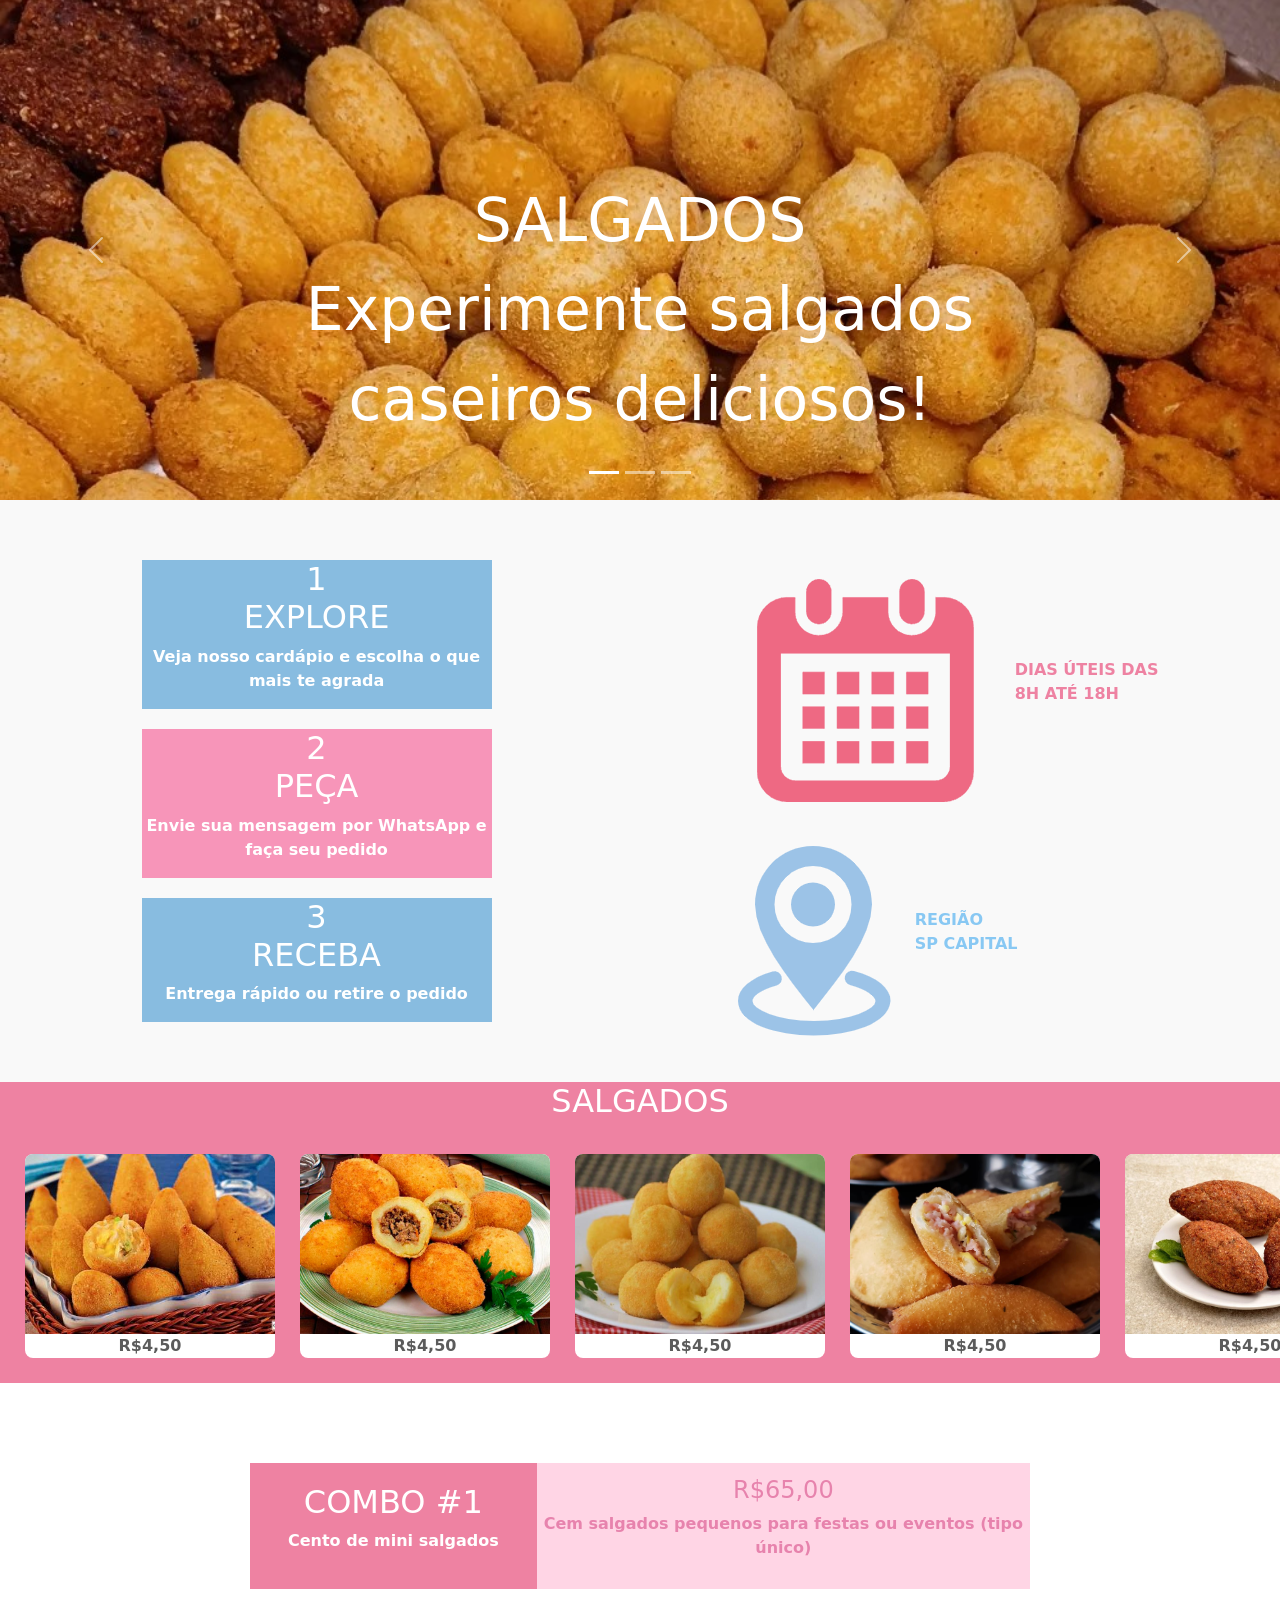
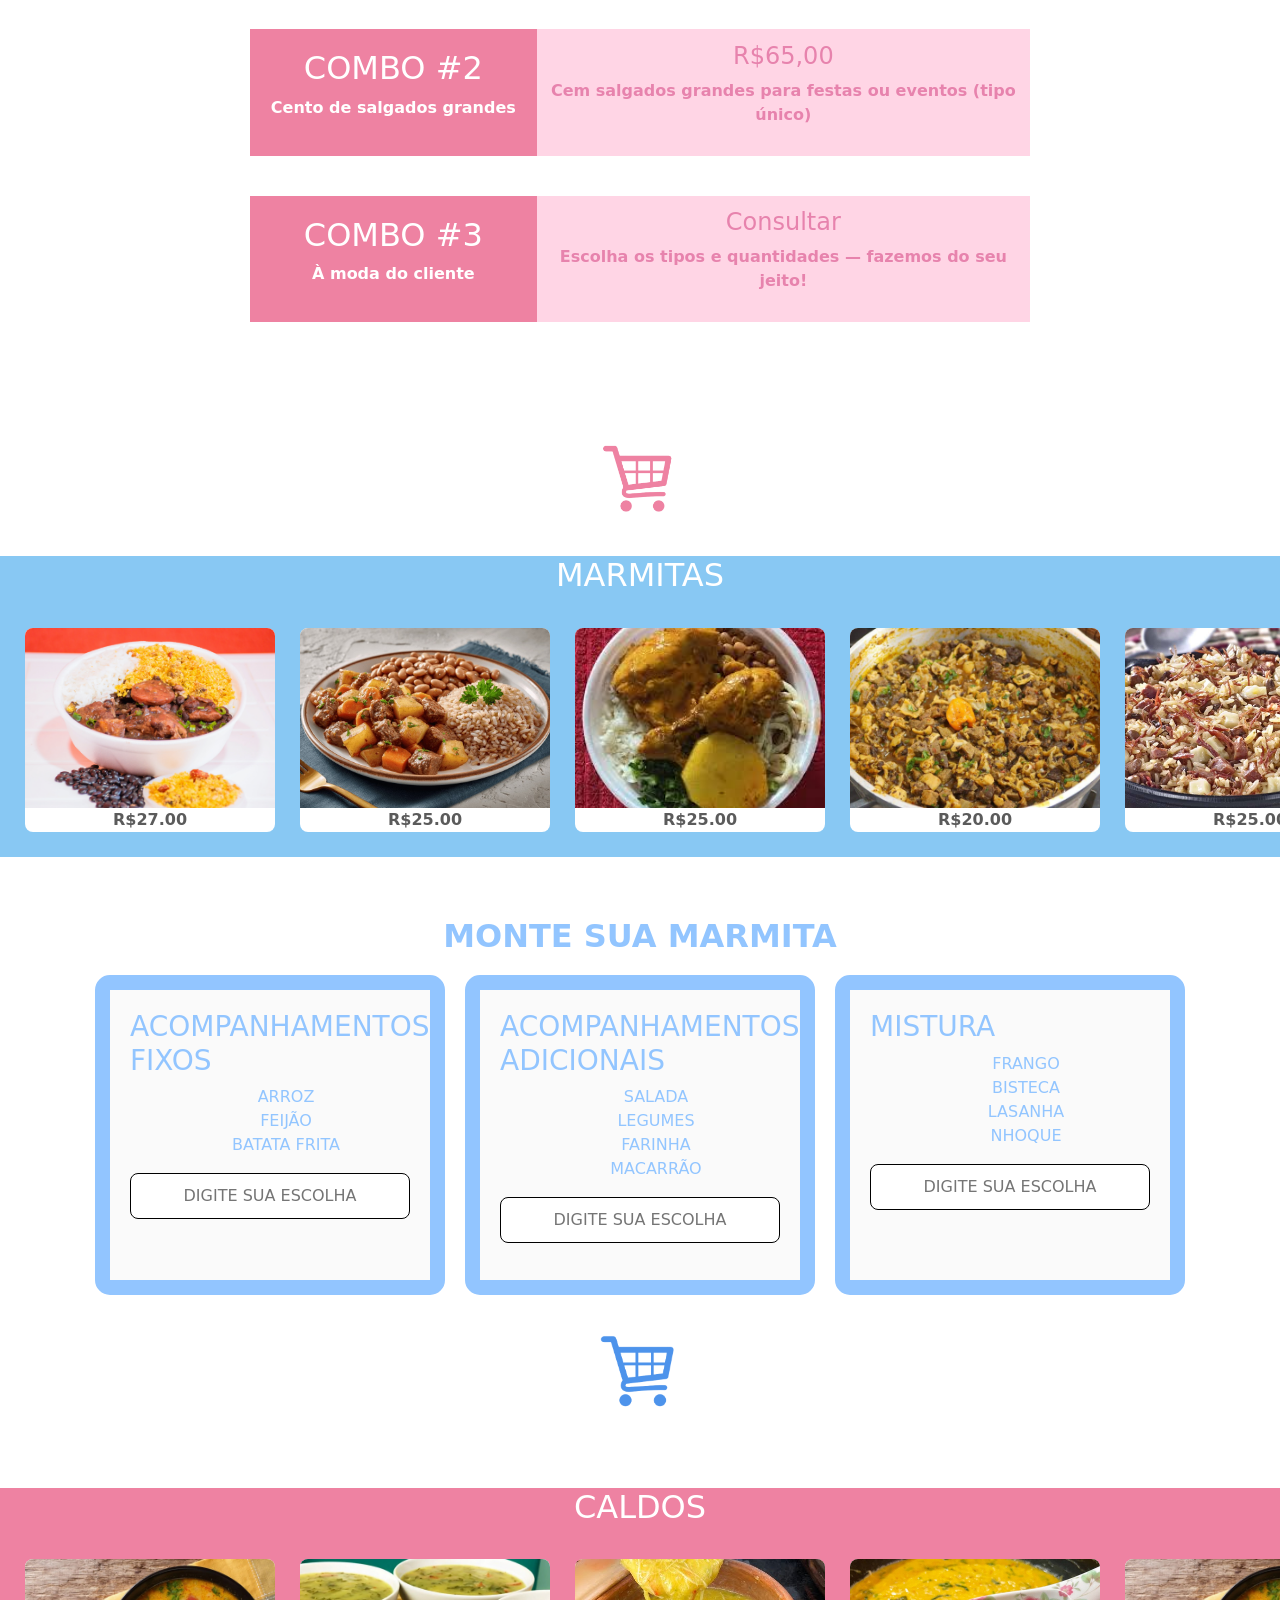
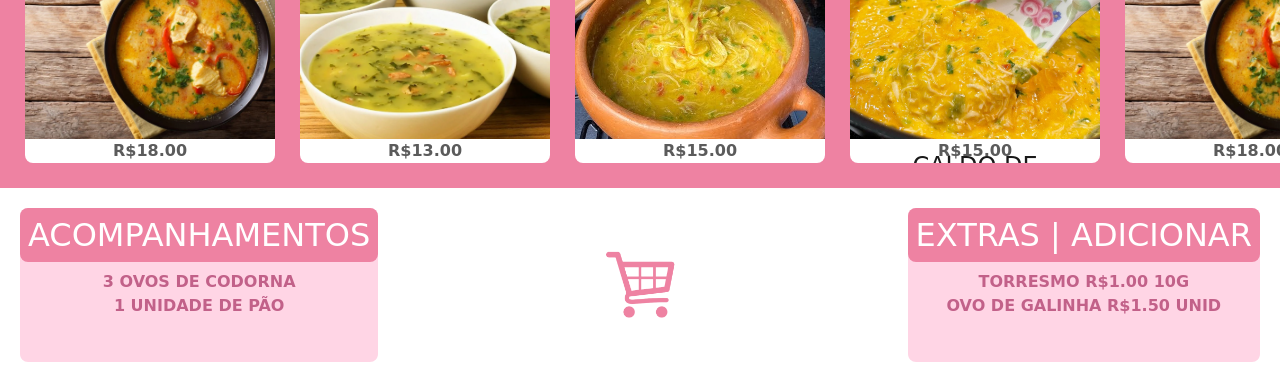
==== index.html @ 54388193 "parte vitor" ====
<!DOCTYPE html>
<html lang="pt-br">

<head>
    <meta charset="UTF-8">
    <meta name="viewport" content="width=device-width, initial-scale=1.0">
    <title>Document</title>
    <link rel="stylesheet" href="style.css">
    <link href="https://cdn.jsdelivr.net/npm/bootstrap@5.3.8/dist/css/bootstrap.min.css" rel="stylesheet"
        integrity="sha384-sRIl4kxILFvY47J16cr9ZwB07vP4J8+LH7qKQnuqkuIAvNWLzeN8tE5YBujZqJLB" crossorigin="anonymous">

</head>

<body>
    <div id="carouselExampleCaptions" class="carousel slide">
        <div class="carousel-indicators">
            <button type="button" data-bs-target="#carouselExampleCaptions" data-bs-slide-to="0" class="active"
                aria-current="true" aria-label="Slide 1"></button>
            <button type="button" data-bs-target="#carouselExampleCaptions" data-bs-slide-to="1"
                aria-label="Slide 2"></button>
            <button type="button" data-bs-target="#carouselExampleCaptions" data-bs-slide-to="2"
                aria-label="Slide 3"></button>
        </div>
        <div class="carousel-inner">
            <div class="carousel-item active">
                <a href="#menu">
                    <img src="imagens/salgados.jpeg" class="d-block w-100" alt="Salgados">
                    <div class="carousel-caption d-none d-md-block">
                        <h5>SALGADOS</h5>
                        <p>Experimente salgados caseiros deliciosos!</p>
                    </div>
                </a>
            </div>
            <div class="carousel-item">
                <a href="#menu">
                    <img src="imagens/picadinho de carne com batata.jpeg" class="d-block w-100" alt="Marmitas">
                    <div class="carousel-caption d-none d-md-block">
                        <h5>MARMITAS</h5>
                        <p>Compre marmitas e conheça a minha culinária!</p>
                    </div>
                </a>
            </div>
            <div class="carousel-item">
                <a href="#menu">
                    <img src="imagens/caldo de mocoto.jpeg" class="d-block w-100" alt="Caldos">
                    <div class="carousel-caption d-none d-md-block">
                        <h5>CALDOS</h5>
                        <p>Prove caldos regionais incríveis!</p>
                    </div>
                </a>
            </div>
        </div>
        <button class="carousel-control-prev" type="button" data-bs-target="#carouselExampleCaptions"
            data-bs-slide="prev">
            <span class="carousel-control-prev-icon" aria-hidden="true"></span>
            <span class="visually-hidden">Anterior</span>
        </button>
        <button class="carousel-control-next" type="button" data-bs-target="#carouselExampleCaptions"
            data-bs-slide="next">
            <span class="carousel-control-next-icon" aria-hidden="true"></span>
            <span class="visually-hidden">Próximo</span>
        </button>
    </div>

    <!--Área de explore e informações-->
    <article class="explore">
        <div id="tabela-explore">
            <div>
                <div class="card-explore">
                    <h2>1<br>EXPLORE</h2>
                    <p>Veja nosso cardápio e escolha o que mais te agrada</p>
                </div>
                <div class="card-explore-rosa">
                    <h2>2<br>PEÇA</h2>
                    <p>Envie sua mensagem por WhatsApp e faça seu pedido</p>
                </div>
                <div class="card-explore">
                    <h2>3<br>RECEBA</h2>
                    <p>Entrega rápido ou retire o pedido</p>
                </div>
            </div>
            <div>
                <div class="horario-local">
                    <img src="./imagens/calendario.png" alt="Horário de funcionamento">
                    <p>DIAS ÚTEIS DAS<br>8H ATÉ 18H</p>
                </div>
                <div class="horario-local-azul">
                    <img src="./imagens/local.png" alt="Região de atuação">
                    <p>REGIÃO<br>SP CAPITAL</p>
                </div>
            </div>
        </div>
    </article>

    <!--Carrossel de salgados-->
    <div class="carrossel-wrapper">
        <h2>SALGADOS</h2>
        <div class="carrossel-container">
            <div class="card-container">
                <img src="./imagens/coxinha.png" alt="Coxinha">
                <span class="preco">R$4,50</span>
                <div class="descricao">
                    <h4>COXINHA</h4>
                    <p>Massa à base de caldo de frango e batata, recheada com peito de frango desfiado e casquinha
                        crocante.</p>
                </div>
            </div>
            <div class="card-container">
                <img src="imagens/bolinho de carne.jpg" alt="Bolinho de carne">
                <span class="preco">R$4,50</span>
                <div class="descricao">
                    <h4>BOLINHO DE CARNE</h4>
                    <p>Carne moída selecionada, bem temperada, frito com casca dourada e interior macio.</p>
                </div>
            </div>
            <div class="card-container">
                <img src="imagens/bolinho de queijo.png" alt="Bolinho de queijo">
                <span class="preco">R$4,50</span>
                <div class="descricao">
                    <h4>BOLINHO DE QUEIJO</h4>
                    <p>Massa crocante com mussarela derretida e cremosa que estica a cada mordida.</p>
                </div>
            </div>
            <div class="card-container">
                <img src="imagens/risole presunto e queijo.jpg" alt="Risole">
                <span class="preco">R$4,50</span>
                <div class="descricao">
                    <h4>RISOLE</h4>
                    <p>Massa leve e crocante recheada com presunto e queijo derretidos.</p>
                </div>
            </div>
            <div class="card-container">
                <img src="imagens/KIBE.jpg" alt="Kibe">
                <span class="preco">R$4,50</span>
                <div class="descricao">
                    <h4>QUIBE/KIBE</h4>
                    <p>Bolinho de origem árabe com carne bovina, trigo, hortelã e especiarias.</p>
                </div>
            </div>
            <div class="card-container">
                <img src="imagens/CROQUETE.jpg" alt="Croquete">
                <span class="preco">R$4,50</span>
                <div class="descricao">
                    <h4>CROQUETE</h4>
                    <p>Recheio denso de carne desfiada com tempero tentador.</p>
                </div>
            </div>
            <div class="card-container">
                <img src="imagens/rolinho de salsicha.png" alt="Rolinho de salsicha">
                <span class="preco">R$4,50</span>
                <div class="descricao">
                    <h4>ROLINHO DE SALSICHA</h4>
                    <p>Envolto em uma massa deliciosa e crocante.</p>
                </div>
            </div>

            <div aria-hidden="true" class="card-container">
                <img src="./imagens/coxinha.png" alt="">
                <span class="preco">R$4,50</span>
                <div class="descricao">
                    <h4>COXINHA</h4>
                    <p>Massa à base de caldo de frango e batata, recheada com peito de frango desfiado e casquinha
                        crocante.</p>
                </div>
            </div>
            <div aria-hidden="true" class="card-container">
                <img src="imagens/bolinho de carne.jpg" alt="">
                <span class="preco">R$4,50</span>
                <div class="descricao">
                    <h4>BOLINHO DE CARNE</h4>
                    <p>Carne moída selecionada, frito com casca dourada e interior macio.</p>
                </div>
            </div>
            <div aria-hidden="true" class="card-container">
                <img src="imagens/bolinho de queijo.png" alt="">
                <span class="preco">R$4,50</span>
                <div class="descricao">
                    <h4>BOLINHO DE QUEIJO</h4>
                    <p>Mussarela derretida e cremosa.</p>
                </div>
            </div>
            <div aria-hidden="true" class="card-container">
                <img src="imagens/risole presunto e queijo.jpg" alt="">
                <span class="preco">R$4,50</span>
                <div class="descricao">
                    <h4>RISOLE</h4>
                    <p>Presunto e queijo derretidos.</p>
                </div>
            </div>
            <div aria-hidden="true" class="card-container">
                <img src="imagens/KIBE.jpg" alt="">
                <span class="preco">R$4,50</span>
                <div class="descricao">
                    <h4>QUIBE/KIBE</h4>
                    <p>Carne bovina, trigo e especiarias.</p>
                </div>
            </div>
            <div aria-hidden="true" class="card-container">
                <img src="imagens/CROQUETE.jpg" alt="">
                <span class="preco">R$4,50</span>
                <div class="descricao">
                    <h4>CROQUETE</h4>
                    <p>Recheio denso de carne desfiada.</p>
                </div>
            </div>
            <div aria-hidden="true" class="card-container">
                <img src="imagens/rolinho de salsicha.png" alt="">
                <span class="preco">R$4,50</span>
                <div class="descricao">
                    <h4>ROLINHO DE SALSICHA</h4>
                    <p>Massa deliciosa e crocante.</p>
                </div>
            </div>
        </div>
    </div>

    <!--Combo de salgado-->
    <div class="combos-salgados">

        <div class="combo-card">
            <div class="card-combo123">
                <h2>COMBO #1</h2>
                <p>Cento de mini salgados</p>
            </div>
            <div class="descricao-combo">
                <h4>R$65,00</h4>
                <p>Cem salgados pequenos para festas ou eventos (tipo único)</p>
            </div>
        </div>

        <div class="combo-card">
            <div class="card-combo123">
                <h2>COMBO #2</h2>
                <p>Cento de salgados grandes</p>
            </div>
            <div class="descricao-combo">
                <h4>R$65,00</h4>
                <p>Cem salgados grandes para festas ou eventos (tipo único)</p>
            </div>
        </div>


        <div class="combo-card">
            <div class="card-combo123">
                <h2>COMBO #3</h2>
                <p>À moda do cliente</p>
            </div>
            <div class="descricao-combo">
                <h4>Consultar</h4>
                <p>Escolha os tipos e quantidades — fazemos do seu jeito!</p>
            </div>
        </div>
    </div>

    <a href="#pedido">
        <img class="carrinho" src="./imagens/Carrinho rosa.png" alt="Fazer pedido">
    </a>

    <!--Carrossel azul😒-->
    <div class="carrossel-wrapper-azul">
        <h2>MARMITAS</h2>
        <div id="carrossel-container-azul">
            <div class="card-container">
                <img src="./imagens/feijoada-menu.jpg" alt="Feijoada">
                <span class="preco">R$27.00</span>
                <div class="descricao">
                    <h4>FEIJOADA</h4>
                    <p>Feijão preto com carnes selecionadas e tempero caseiro.</p>
                </div>
            </div>
            <div class="card-container">
                <img src="imagens/picadinho de carne com batata.jpeg" alt="Picadinho">
                <span class="preco">R$25.00</span>
                <div class="descricao">
                    <h4>PICADINHO</h4>
                    <p>Carne com batata, temperado na medida certa.</p>
                </div>
            </div>
            <div class="card-container"><img src="./imagens/galinhada.jpg" alt="Marmita"><span
                    class="preco">R$25.00</span>
                <div class="descricao">
                    <h4>GALINHADA</h4>
                    <p>Galinha cozida com especiarias de dar água na boca.</p>
                </div>
            </div>
            <div class="card-container"><img src="imagens/sarapatel.jpg" alt="Marmita">
                <span class="preco">R$20.00</span>
                <div class="descricao">
                    <h4>SARAPATEL</h4>
                    <p>Refeição tradicional nordestina, feito com miúdos selecionados.</p>
                </div>
            </div>
            <div class="card-container">
                <img src="imagens/baião de dois.jpg" alt="Baião de dois">
                <span class="preco">R$25.00</span>
                <div class="descricao">
                    <h4>BAIÃO DE DOIS</h4>
                    <p>Prato típico, composto por arroz, feijão-de-corda, carne de sol, queijo bacon e</p>
                </div>
            </div>


            <div aria-hidden="true" class="card-container">
                <img src="./imagens/feijoada-menu.jpg" alt="">
                <span class="preco">R$27.00</span>
                <div class="descricao">
                    <h4>FEIJOADA</h4>
                    <p>Feijão preto com carnes selecionadas e tempero caseiro.</p>
                </div>
            </div>
            <div aria-hidden="true" class="card-container">
                <img src="imagens/picadinho de carne com batata.jpeg" alt=""><span class="preco">R$25.00</span>
                <div class="descricao">
                    <h4>PICADINHO</h4>
                    <p>Carne com batata, temperado na medida certa.</p>
                    </p>
                </div>
            </div>
            <div aria-hidden="true" class="card-container"><img src="./imagens/galinhada.jpg" alt=""><span
                    class="preco">R$25.00</span>
                <div class="descricao">
                    <h4>GALINHADA</h4>
                    <p>Galinha cozida com especiarias de dar água na boca.</p>
                </div>
            </div>
            <div aria-hidden="true" class="card-container"><img src="imagens/sarapatel.jpg" alt=""><span
                    class="preco">R$20.00</span>
                <div class="descricao">
                    <h4>SARAPATEL</h4>
                    <p>Refeição tradicional nordestina, feito com miúdos selecionados.</p>
                </div>
            </div>
            <div aria-hidden="true" class="card-container">
                <img src="imagens/baião de dois.jpg" alt="Baião de dois">
                <span class="preco">R$25.00</span>
                <div class="descricao">
                    <h4>BAIÃO DE DOIS</h4>
                    <p>Prato típico, composto por arroz, feijão-de-corda, carne de sol, queijo bacon e linguiça</p>
                </div>
            </div>
        </div>
    </div>

    <!--Monte sua marmita-->
    <article id="secao-marmitas">
        <h2 id="monte-sua-marmita">MONTE SUA MARMITA</h2>
        <div class="montar">
            <div>
                <div class="card-montar">
                    <h3>ACOMPANHAMENTOS FIXOS</h3>
                    <ul>
                        <li>ARROZ</li>
                        <li>FEIJÃO</li>
                        <li>BATATA FRITA</li>
                    </ul>
                    <input type="text" placeholder="DIGITE SUA ESCOLHA">
                </div>
            </div>

            <div>
                <div class="card-montar">
                    <h3>ACOMPANHAMENTOS ADICIONAIS</h3>
                    <ul>
                        <li>SALADA</li>
                        <li>LEGUMES</li>
                        <li>FARINHA</li>
                        <li>MACARRÃO</li>
                    </ul>
                    <input type="text" placeholder="DIGITE SUA ESCOLHA">
                </div>
            </div>

            <div>
                <div class="card-montar">
                    <div>
                        <h3>MISTURA</h3>
                        <ul>
                            <li>FRANGO</li>
                            <li>BISTECA</li>
                            <li>LASANHA</li>
                            <li>NHOQUE</li>
                        </ul>
                        <input type="text" placeholder="DIGITE SUA ESCOLHA">
                    </div>
                </div>
            </div>

        </div>

        <a href="#pedido">
            <img class="carrinho" src="./imagens/Carrinho azul.png" alt="Fazer pedido">
        </a>
    </article>
    <!--Carrossel dos caldos-->
    <div class="carrossel-wrapper">
        <h2>CALDOS</h2>
        <div class="carrossel-container">
            <div class="card-container"><img src="imagens/caldo de mocoto.jpeg" alt="Caldo de mocotó"><span
                    class="preco">R$18.00</span>
                <div class="descricao">
                    <h4>CALDO DE MOCOTÓ</h4>
                    <p>Caldo rico e encorpado, perfeito para dias frios.</p>
                </div>
            </div>
            <div class="card-container"><img src="./imagens/caldo verde-menu.webp" alt="Caldo verde"><span
                    class="preco">R$13.00</span>
                <div class="descricao">
                    <h4>CALDO VERDE</h4>
                    <p>Caldo cremoso com couve e linguiça.</p>
                </div>
            </div>
            <div class="card-container"><img src="imagens/caldo de kenga.jpg" alt="Caldo"><span
                    class="preco">R$15.00</span>
                <div class="descricao">
                    <h4>CALDO DE KENGA</h4>
                    <p>Caldos regional feito com mandioca cozida e frango desfiado.</p>
                </div>
            </div>
            <div class="card-container"><img src="imagens/caldo de vatapá.jpg" alt="Caldo">
                <span class="preco">R$15.00</span>
                <div class="descricao">
                    <h4>CALDO DE VATAPÁ</h4>
                    <p>Denso, apimentado e aromático. Feito com frango muito bem temperado, pão
                        francês, azeite de dendê
                        e leite de coco.</p>
                </div>
            </div>

            <div aria-hidden="true" class="card-container"><img src="imagens/caldo de mocoto.jpeg" alt=""><span
                    class="preco">R$18.00</span>
                <div class="descricao">
                    <h4>CALDO DE MOCOTÓ</h4>
                    <p>Rico e encorpado perfeito para dias densos.</p>
                </div>
            </div>
            <div aria-hidden="true" class="card-container"><img src="./imagens/caldo verde-menu.webp" alt=""><span
                    class="preco">R$13.00</span>
                <div class="descricao">
                    <h4>CALDO VERDE</h4>
                    <p>Caldo cremoso com couve e linguiça.</p>
                </div>
            </div>
            <div aria-hidden="true" class="card-container"><img src="imagens/caldo de kenga.jpg" alt=""><span
                    class="preco">R$15.00</span>
                <div class="descricao">
                    <h4>CALDO DE KENGA</h4>
                    <p>Caldos regional feito com mandioca cozida e frango desfiado.</p>
                </div>
            </div>
            <div aria-hidden="true" class="card-container"><img src="imagens/caldo de vatapá.jpg" alt=""><span
                    class="preco">R$15.00</span>
                <div class="descricao">
                    <h4>CALDO DE VATAPÁ</h4>
                    <p>Denso, apimentado e aromático. Feito com franfo muito bem temperado, pão
                        frânces, azeite de dendê
                        e leite de coco.</p>
                </div>
            </div>

            <div aria-hidden="true" class="card-container"><img src="imagens/caldo de mocoto.jpeg" alt=""><span
                    class="preco">R$18.00</span>
                <div class="descricao">
                    <h4>CALDO DE MOCOTÓ</h4>
                    <p>Rico e encorpado perfeito para dias densos.</p>
                </div>
            </div>
            <div aria-hidden="true" class="card-container"><img src="./imagens/caldo verde-menu.webp" alt=""><span
                    class="preco">R$13.00</span>
                <div class="descricao">
                    <h4>CALDO VERDE</h4>
                    <p>Caldo cremoso com couve e linguiça.</p>
                </div>
            </div>
            <div aria-hidden="true" class="card-container"><img src="imagens/caldo de kenga.jpg" alt=""><span
                    class="preco">R$15.00</span>
                <div class="descricao">
                    <h4>CALDO DE KENGA</h4>
                    <p>Caldos regional feito com mandioca cozida e frango desfiado.</p>
                </div>
            </div>
            <div aria-hidden="true" class="card-container"><img src="imagens/caldo de vatapá.jpg" alt=""><span
                    class="preco">R$15.00</span>
                <div class="descricao">
                    <h4>CALDO DE VATAPÁ</h4>
                    <p>Denso, apimentado e aromático. Feito com franfo muito bem temperado, pão
                        frânces, azeite de dendê
                        e leite de coco.</p>
                </div>
            </div>
        </div>
    </div>

    <!--Combos de caldo-->
    <div class="combos-caldo">
        <div class="combo-card-caldo">
            <h2>ACOMPANHAMENTOS</h2>
            <p>3 OVOS DE CODORNA <br> 1 UNIDADE DE PÃO</p>
        </div>
        <img class="carrinho" src="imagens/Carrinho rosa.png" alt="">
        <div class="combo-card-caldo">
            <h2>EXTRAS | ADICIONAR</h2>
            <p>TORRESMO R$1.00 10G <br> OVO DE GALINHA R$1.50 UNID</p>
        </div>
    </div>


    <script src="https://cdn.jsdelivr.net/npm/bootstrap@5.3.8/dist/js/bootstrap.bundle.min.js"
        integrity="sha384-FKyoEForCGlyvwx9Hj09JcYn3nv7wiPVlz7YYwJrWVcXK/BmnVDxM+D2scQbITxI"
        crossorigin="anonymous"></script>
</body>

</html>
---- style.css ----
.carousel-item img{
  height: 500px;
  object-fit: cover;
}
.carousel-item a {
  text-decoration: none;
  color: #fff;
  font-size: 60px;
}
.carousel-item h5 {
  font-size: 60px;
}
.explore {
    padding: 40px 20px;
    background-color: #f9f9f9;
}
#tabela-explore {
  display: flex;
  flex-wrap: wrap;
  justify-content: space-around;
  margin: 0% auto;
}
.card-explore {
  display: flex;
  flex-direction: column;
  justify-content: center;
  text-align: center;
  background-color: #88bce0;
  margin: 20px;
  height: fit-content;
max-width: 350px;
min-width: 280px;
  color: #fff;
  font-weight: bold;
}
.card-explore-rosa {
  display: flex;
  flex-direction: column;
  justify-content: center;
  text-align: center;
  max-width: 350px;
min-width: 280px;
  background-color: #f795b9;
  margin: 20px;
  height: fit-content;
  width: 400px;
  color: #fff;
  font-weight: bold;
}
.horario-local {
  display: flex;
  align-items: center;
  color: #ee82a2;
  font-weight: bolder;
}

.horario-local-azul {
  display: flex;
  align-items: center;
  color: #88c8f3;
  font-weight: bolder;
}
#horario-local img {
  width: 100px;
  height: 1px;
}

.carrossel-wrapper {
  overflow: hidden;
  width: 100%;
  background-color: #ee82a2;
  text-align: center;
  color: #fff;
}
.carrossel-wrapper-azul {
  overflow: hidden;
  width: 100%;
  background-color: #88c8f3;
  text-align: center;
  color: #fff;
}
#carrossel-container-azul {
  width: max-content;
  margin: 0 auto;
  display: flex;
  padding: 25px;
  gap: 25px;
  background-color: #88c8f3;
  animation: scrollInfinito 14s linear infinite;
}
.carrossel-container {
  width: max-content;
  margin: 0 auto;
  display: flex;
  padding: 25px;
  gap: 25px;
  background-color: #ee82a2;
  animation: scrollInfinito 14s linear infinite;
}
.card-container {
  position: relative;
  background-color: #fff;
  width: 250px;
  flex-shrink: 0;
  overflow: hidden;
  border-radius: 8px;
}
.card-container img {
  width: 100%;
  height: 180px;
  object-fit: cover;
}
.preco {
  background: white;
  color: rgb(91, 91, 91);
  text-align: center;
  font-weight: bold;
}
/*tatica pra esconder o texto*/

.descricao {
  position: absolute;
  bottom: -100%;
  left: 0;
  width: 100%;
  height: 100%;
  color: black;
  padding: 20px;
  transition: bottom 0.5s ease;
  background-color: #fff;
  opacity: 90%;

  display: flex;
  flex-direction: column;
  justify-content: center;
}
.card-container:hover .descricao {
  bottom: 0;
}
@keyframes scrollInfinito {
  from {
    transform: translateX(0);
  }
  to {
    transform: translateX(-50%);
  }
}
.combos-salgados {
  padding: 40px 20px;
  max-width: 900px;
  margin: 0 auto;
}
.combo-card {
  display: flex;
  flex-wrap: wrap;
  margin: 40px;
  color: #e783ad;
  font-weight: bold;
  overflow: hidden;
}
.card-combo123 {
  background-color: #ee82a2;
  padding: 20px;
  color: #fff;
  font-weight: bold;
  min-width: 200px;
  flex: 1;
  text-align: center;
}
.descricao-combo {
  background-color: #ffd5e5;
  text-align: center;
  flex: 2;
  min-width: 250px;
  display: flex;
  flex-direction: column;
  justify-content: center;
}

#secao-marmitas{
  padding: 40px 20px;
}
.montar {
  display: flex;
  flex-wrap: wrap;
  justify-content: center;
  gap: 20px;
  max-width: 1100px;
  margin: 0 auto;
}
.card-montar {
  background-color: #92c5ff;
  padding: 20px;
  background-color: #fafafa;
  border-color: #88bce0;
  border-radius: 15px;
  color: #92c5ff;
  border: 15px solid;
  display: flex;
  flex-direction: column;
  width: 350px;
  min-height: 320px;
}
#monte-sua-marmita {
  margin: 20px;
  color: #92c5ff;
  font-weight: bolder;
  text-align: center;
}
.montar ul {
  background-color: #fafafa;
  list-style: none;
  text-align: center;
}
.card-montar input {
  width: 100%;
  padding: 10px;
  border: 1px solid;
  border-radius: 8px;
  text-align: center;
}

.combos-caldo {
  display: flex;
  margin: 20px;
  justify-content: space-evenly;
}
.combo-card-caldo h2 {
  background-color: #ee82a2;
  padding: 8px;
  color: #fff;
  border-radius: 8px;
}
.combo-card-caldo {
  width: fit-content;
  background-color: #ffd5e5;
  color: #c26189;
  font-weight: bold;
  text-align: center;
  border-radius: 8px;
}


.carrinho {
  display: block;
  width: 80px;
  margin: 40px auto;
}

.carrinho:hover{
  transform: scale(1.1);
}
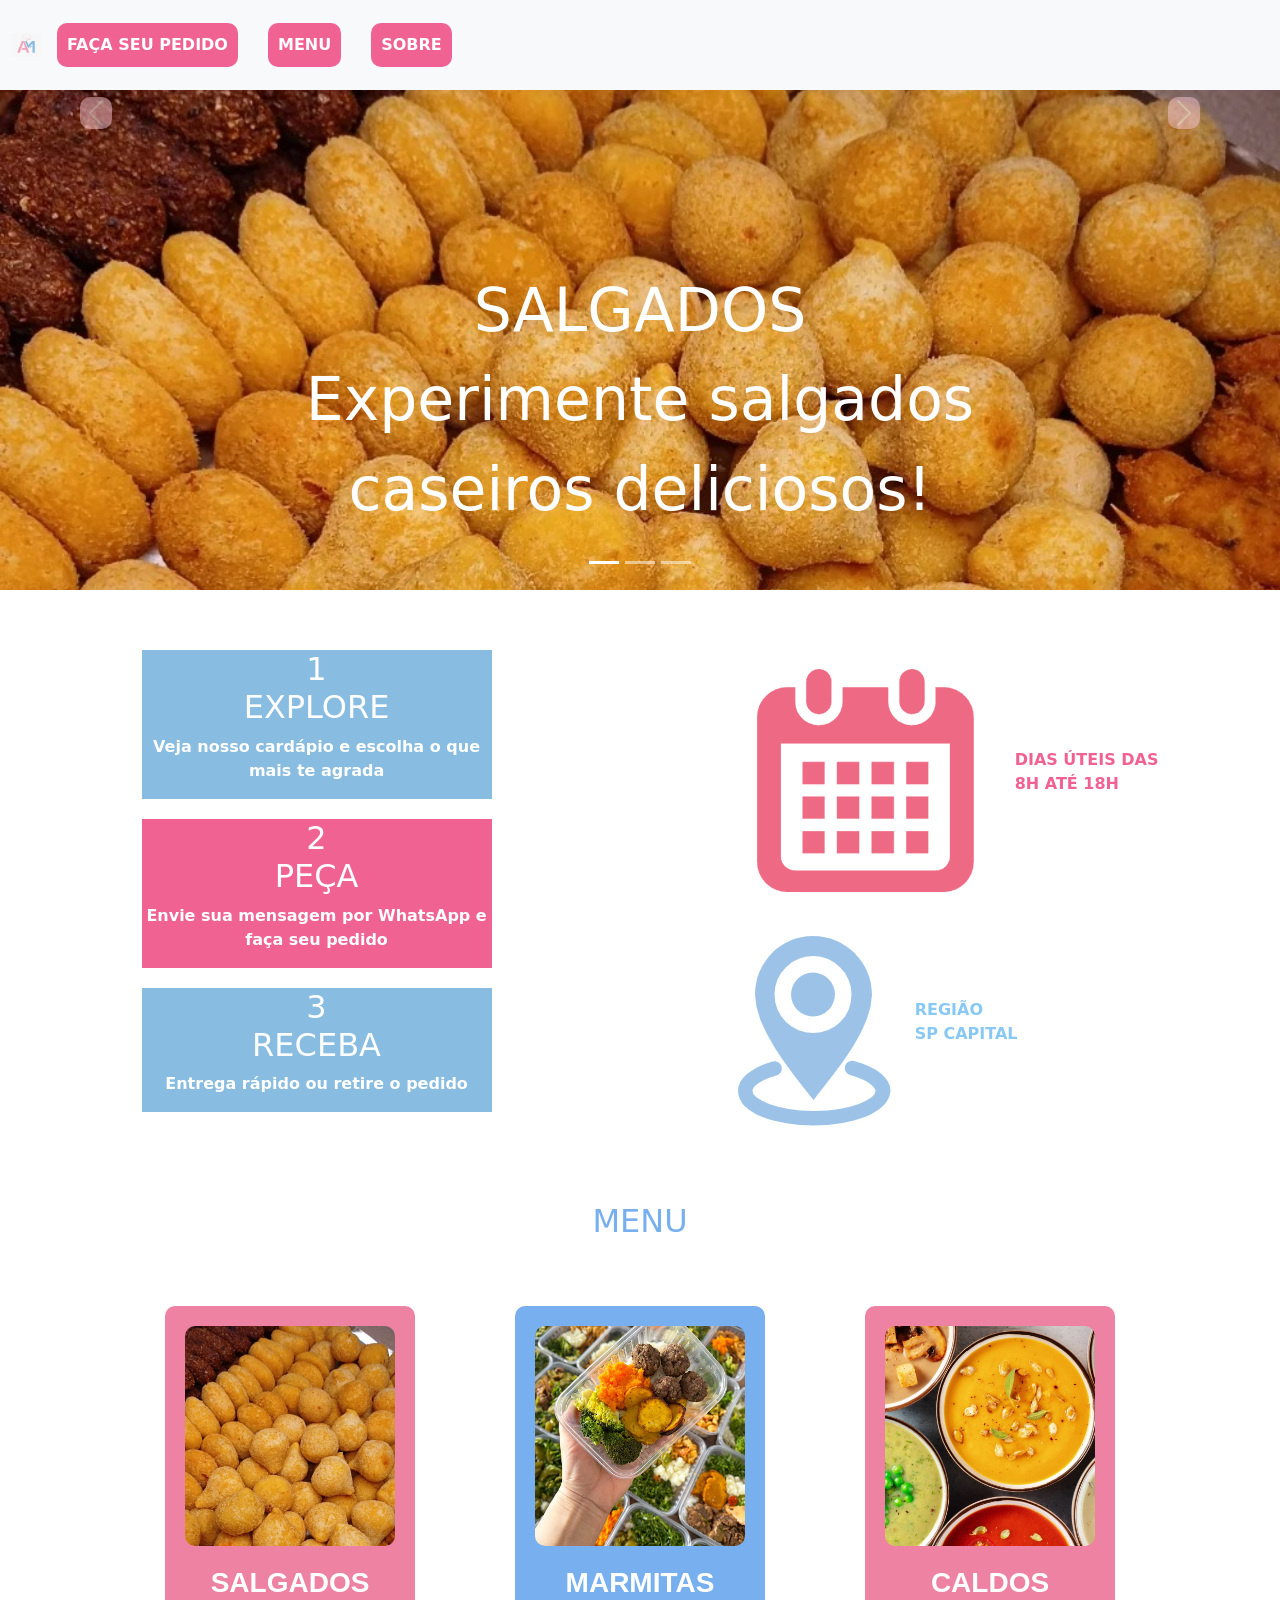
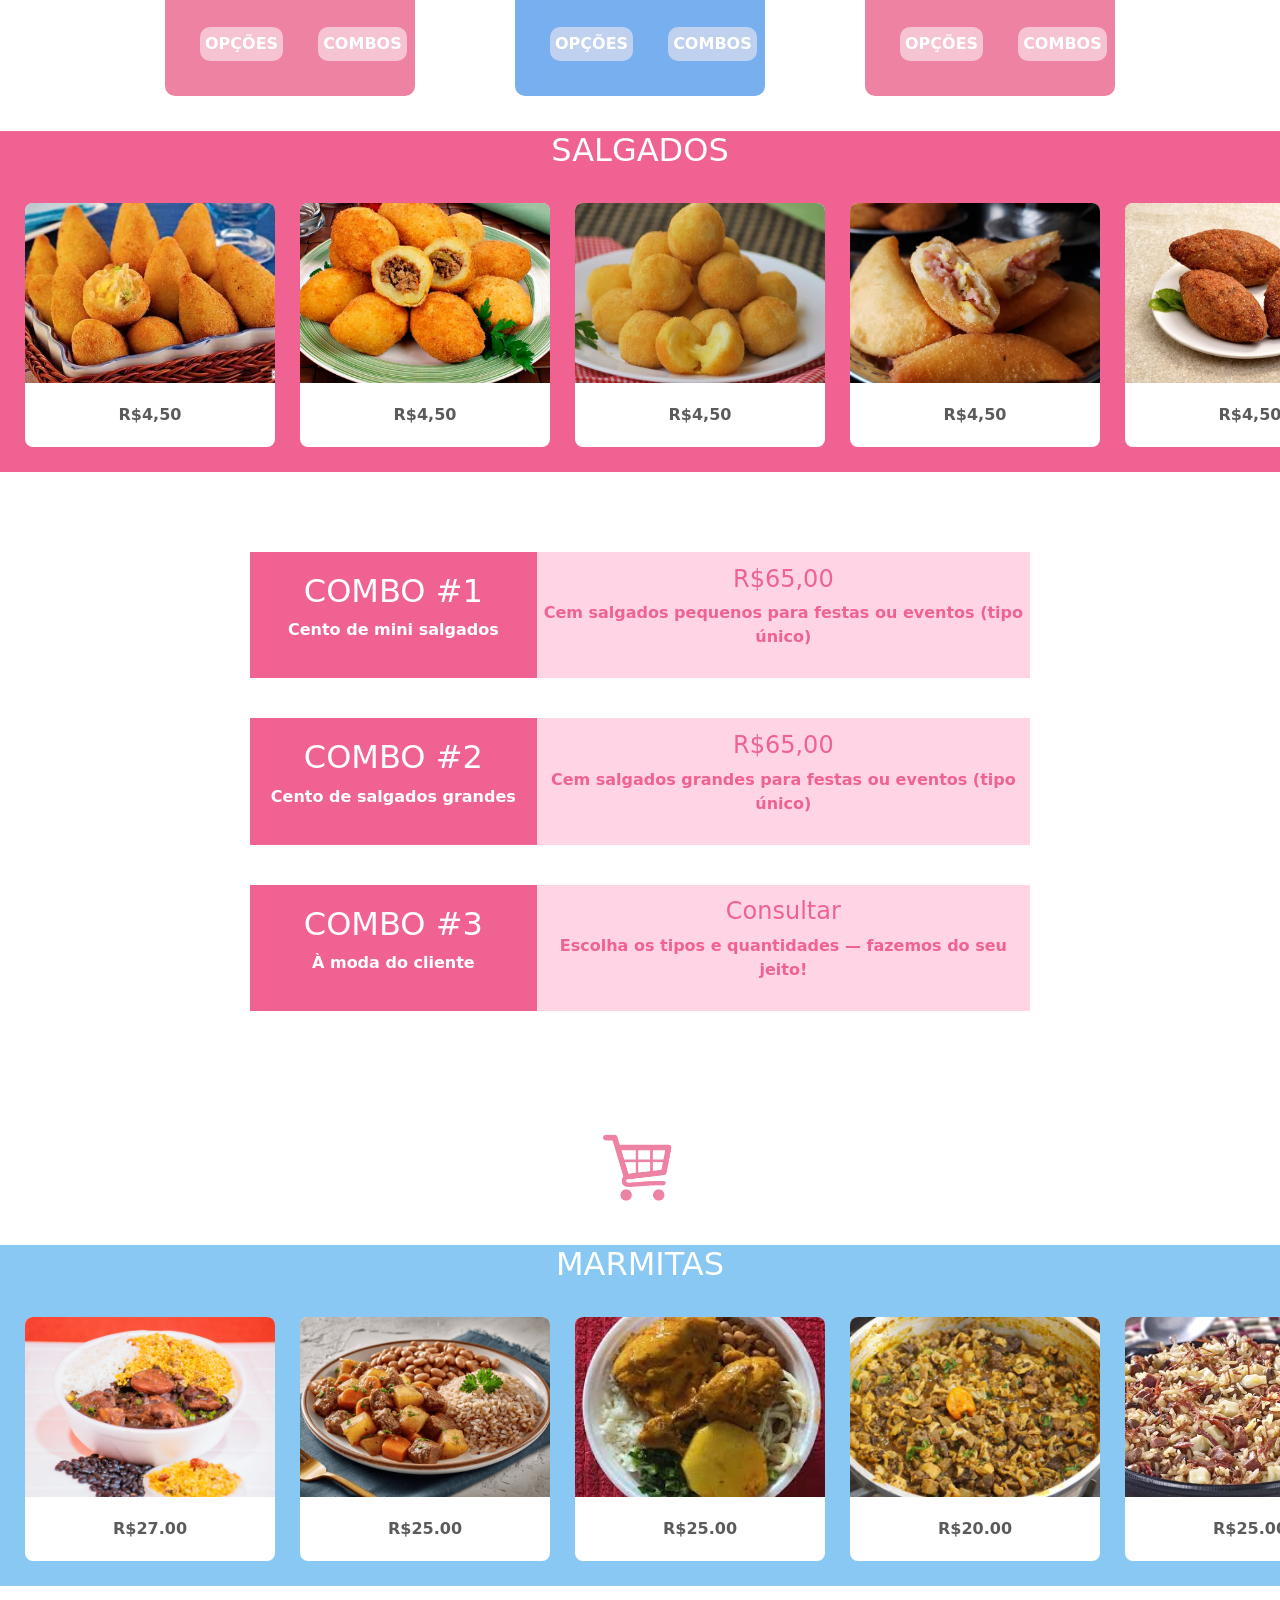
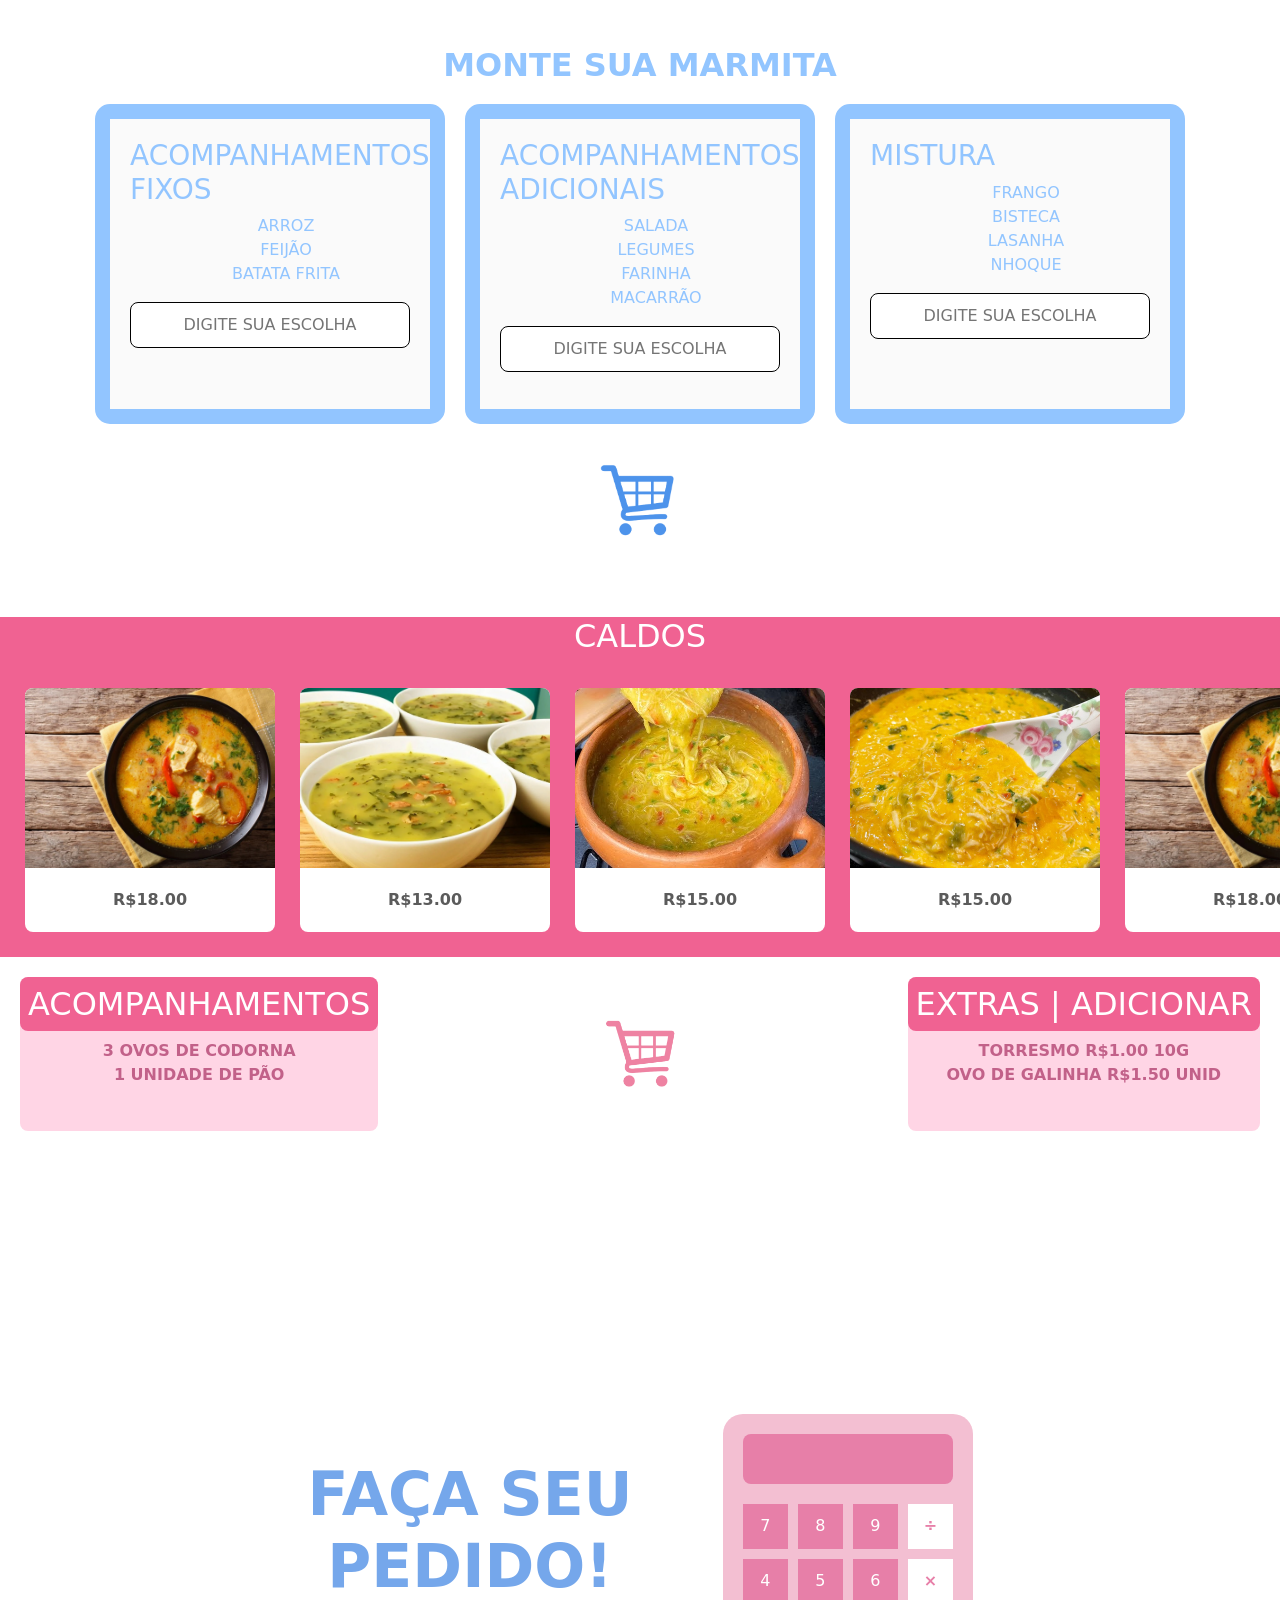
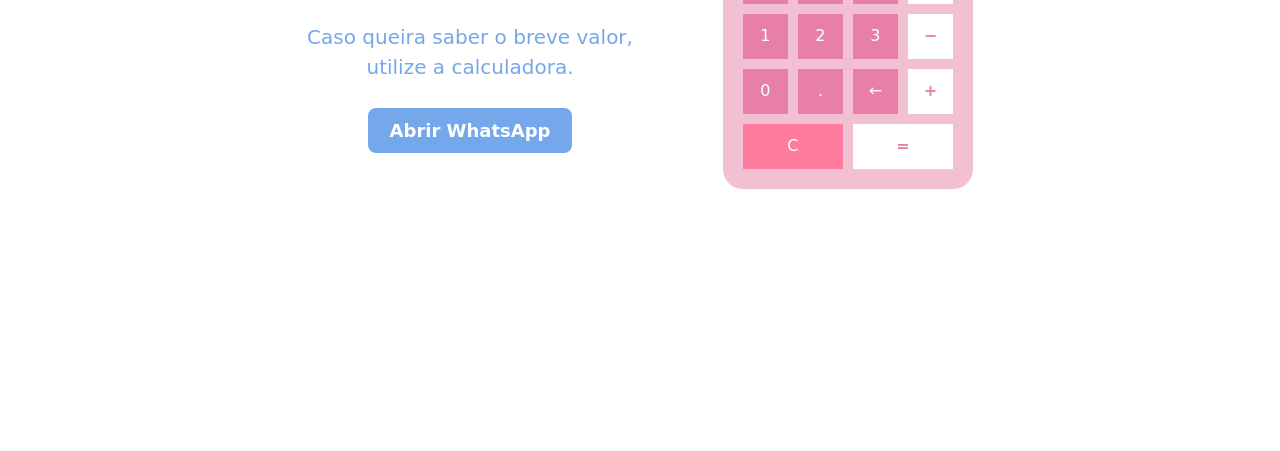
==== commit 5aacfc3b: "v 2.0 calculadora" ====
--- a/index.html
+++ b/index.html
@@ -6,12 +6,38 @@
     <meta name="viewport" content="width=device-width, initial-scale=1.0">
     <title>Document</title>
     <link rel="stylesheet" href="style.css">
+    <link rel="shortcut icon" href="imagens/fav-icon.png" type="image/x-icon">
     <link href="https://cdn.jsdelivr.net/npm/bootstrap@5.3.8/dist/css/bootstrap.min.css" rel="stylesheet"
         integrity="sha384-sRIl4kxILFvY47J16cr9ZwB07vP4J8+LH7qKQnuqkuIAvNWLzeN8tE5YBujZqJLB" crossorigin="anonymous">
 
 </head>
 
 <body>
+    <header>
+
+    <nav class="navbar navbar-expand-lg bg-body-tertiary">
+        <div class="container-fluid">
+                <img src="imagens/fav-icon.png" alt="Bootstrap" width="30" height="24">
+          <button class="navbar-toggler" type="button" data-bs-toggle="collapse" data-bs-target="#navbarNav" aria-controls="navbarNav" aria-expanded="false" aria-label="Toggle navigation">
+            <span class="navbar-toggler-icon"></span>
+          </button>
+          <div class="collapse navbar-collapse" id="navbarNav">
+            <ul class="navbar-nav">
+              <li class="nav-item">
+                <a class="nav-link-active" aria-current="page" href="#">FAÇA SEU PEDIDO</a>
+              </li>
+              <li class="nav-item">
+                <a class="nav-link-active" aria-current="page" href="#">MENU</a>
+              </li>
+              <li class="nav-item">
+                <a class="nav-link-active" aria-current="page" href="#">SOBRE</a>
+              </li>
+
+            </ul>
+          </div>
+        </div>
+      </nav>
+    </header>
     <div id="carouselExampleCaptions" class="carousel slide">
         <div class="carousel-indicators">
             <button type="button" data-bs-target="#carouselExampleCaptions" data-bs-slide-to="0" class="active"
@@ -23,27 +49,27 @@
         </div>
         <div class="carousel-inner">
             <div class="carousel-item active">
-                <a href="#menu">
+                <a class="carousel-link" href="#menu">
                     <img src="imagens/salgados.jpeg" class="d-block w-100" alt="Salgados">
-                    <div class="carousel-caption d-none d-md-block">
+                    <div class="carousel-caption d-md-block">
                         <h5>SALGADOS</h5>
                         <p>Experimente salgados caseiros deliciosos!</p>
                     </div>
                 </a>
             </div>
             <div class="carousel-item">
-                <a href="#menu">
+                <a class="caroulsel-link" href="#menu">
                     <img src="imagens/picadinho de carne com batata.jpeg" class="d-block w-100" alt="Marmitas">
-                    <div class="carousel-caption d-none d-md-block">
+                    <div class="carousel-caption d-md-block">
                         <h5>MARMITAS</h5>
                         <p>Compre marmitas e conheça a minha culinária!</p>
                     </div>
                 </a>
             </div>
             <div class="carousel-item">
-                <a href="#menu">
+                <a class="caroulsel-link" href="#menu">
                     <img src="imagens/caldo de mocoto.jpeg" class="d-block w-100" alt="Caldos">
-                    <div class="carousel-caption d-none d-md-block">
+                    <div class="carousel-caption d-md-block">
                         <h5>CALDOS</h5>
                         <p>Prove caldos regionais incríveis!</p>
                     </div>
@@ -91,6 +117,38 @@
             </div>
         </div>
     </article>
+
+    <!--Área menu-->
+    <section >
+        <h2 class="titulo">MENU</h2>
+        <div class="menu">
+
+        <div class="card-menu">
+            <img src="imagens/salgados-menu.webp" alt="salgados">
+                <h3>SALGADOS</h3>
+            <div class="span">
+                <span>OPÇÕES</span>
+                <span>COMBOS</span>
+            </div>
+        </div>
+
+        <div class="card-menu" id="marmitas">
+            <img src="imagens/Marmita-menu.jpeg" alt="marmitas">
+                <h3>MARMITAS</h3>
+            <div class="span">
+                <span>OPÇÕES</span>
+                <span>COMBOS</span>
+            </div>
+        </div>
+        <div class="card-menu">
+            <img src="./imagens/Caldo-menu.jpeg" alt="caldos">
+                <h3>CALDOS</h3>
+            <div class="span">
+                <span>OPÇÕES</span>
+                <span>COMBOS</span>
+            </div>
+        </div>
+        </div>
 
     <!--Carrossel de salgados-->
     <div class="carrossel-wrapper">
@@ -502,7 +560,54 @@
             <p>TORRESMO R$1.00 10G <br> OVO DE GALINHA R$1.50 UNID</p>
         </div>
     </div>
-
+<div class="body-calculadora">
+<section class="pedido">
+
+  <div class="texto">
+    <h1>FAÇA SEU<br>PEDIDO!</h1>
+
+    <p>
+      Caso queira saber o breve valor,<br>
+      utilize a calculadora.
+    </p>
+
+    <a href="https://wa.link/kwxkte" target="_blank" class="botao">Abrir WhatsApp</a>
+  </div>
+
+  <div class="calculadora">
+    <input type="text" id="display" readonly>
+
+    <div class="botoes">
+      <button onclick="adicionar('7')">7</button>
+      <button onclick="adicionar('8')">8</button>
+      <button onclick="adicionar('9')">9</button>
+      <button class="operador" onclick="adicionar('/')">÷</button>
+
+      <button onclick="adicionar('4')">4</button>
+      <button onclick="adicionar('5')">5</button>
+      <button onclick="adicionar('6')">6</button>
+      <button class="operador" onclick="adicionar('*')">×</button>
+
+      <button onclick="adicionar('1')">1</button>
+      <button onclick="adicionar('2')">2</button>
+      <button onclick="adicionar('3')">3</button>
+      <button class="operador" onclick="adicionar('-')">−</button>
+
+      <button onclick="adicionar('0')">0</button>
+      <button onclick="adicionar('.')">.</button>
+      <button onclick="apagar()">←</button>
+      <button class="operador" onclick="adicionar('+')">+</button>
+
+      <button class="limpar" onclick="limpar()">C</button>
+      <button class="igual" onclick="calcular()">=</button>
+    </div>
+  </div>
+
+</section>
+
+<script src="calculadora.js"></script>
+
+</div>
 
     <script src="https://cdn.jsdelivr.net/npm/bootstrap@5.3.8/dist/js/bootstrap.bundle.min.js"
         integrity="sha384-FKyoEForCGlyvwx9Hj09JcYn3nv7wiPVlz7YYwJrWVcXK/BmnVDxM+D2scQbITxI"
--- a/style.css
+++ b/style.css
@@ -1,7 +1,38 @@
+header{
+  align-items: center;
+  background-color: #fff;
+  display: flex;
+}
+nav{
+  width: 100%;
+}
+.nav
+header img{
+  width: 20vh;
+  height: auto;
+}
+.nav-item {
+  text-decoration: none;
+  background-color: #F06292;
+  padding: 10px;
+  margin: 15px;
+  border-radius: 10px;
+  font-weight: bold;
+}
+.nav-item a{
+  color: #fff;
+  text-decoration: none;
+}
+#nav-rosa{
+  background-color: #88bce0;
+}
+
+
 .carousel-item img{
   height: 500px;
   object-fit: cover;
 }
+
 .carousel-item a {
   text-decoration: none;
   color: #fff;
@@ -12,7 +43,7 @@
 }
 .explore {
     padding: 40px 20px;
-    background-color: #f9f9f9;
+    background-color: #fff;
 }
 #tabela-explore {
   display: flex;
@@ -40,7 +71,7 @@
   text-align: center;
   max-width: 350px;
 min-width: 280px;
-  background-color: #f795b9;
+  background-color: #F06292;
   margin: 20px;
   height: fit-content;
   width: 400px;
@@ -50,7 +81,7 @@
 .horario-local {
   display: flex;
   align-items: center;
-  color: #ee82a2;
+  color: #F06292;
   font-weight: bolder;
 }
 
@@ -65,10 +96,115 @@
   height: 1px;
 }
 
+/* customização menu */
+
+.titulo{
+  text-align: center;
+  color: #77afef;
+  margin: 30px;
+}
+
+.menu{
+  display: flex; /*ativa o flexbox*/
+  flex-wrap: wrap; /*ele quebra a linha, quando não tem espaço suficiente*/
+  justify-content: center; /* alinha os itens no eixo principal*/
+  align-items: stretch; /*deixa os itens com a mesma altura, "esticado" como tamnho do container*/
+  gap: 30px; /*espaçamento de um para o outro*/
+
+}
+
+
+.card-menu{
+  width: 250px;
+  background-color: bisque;
+  border-radius: 10px; /*arredondar as bordas*/
+  padding: 20px;
+  margin: 35px;
+  display: flex; /*ativa o flexbox*/
+  flex-direction: column; /*ativa o comportamneto da coluna*/
+  justify-content: space-between; /*alinhar os itens no eixo principal*/
+  transition: 0.3s; box-shadow: 0.3s;
+  background-color: #ee82a2;
+}
+
+.card-menu:hover{
+  transform: translateY(-10px); /*mover (deslocar) um elemento verticalmente (para cima ou para baixo) em relação à sua posição original */
+  box-shadow: 0 0 20px rgb(255, 255, 255);
+}
+
+#marmita{
+  background-color: #77afef;
+}
+
+.card-menu img{
+  width: 100%;
+  height: 220px;
+
+  object-fit:cover;
+  border-radius: 10px;
+  margin-bottom: 15px;
+}
+
+.card-menu h3{
+  display: flex;
+  flex-wrap: wrap;
+
+  justify-content: center;
+  font-family: "Open Sans", sans-serif;
+  padding: 5px;
+  font-weight: bold;
+  color: #ffffff;
+}
+
+.span{
+  display: flex;
+  gap:5px;
+}
+
+
+span{
+  display: flex; /* deixar os itens lado a lado*/
+  justify-content: center;
+  text-decoration: none; /*ele tirar a decoração do meu texto*/
+  margin: 15px;
+  border-radius: 10px;
+  background-color: #f6c3d2;
+  padding: 5px;
+  font-weight:bold;
+  color: #ffffff;
+
+}
+
+
+
+span:hover{
+  transform: translateY(-10px); 
+}
+
+
+
+.combos{
+  display: flex;
+  flex-direction: column;
+  background-color: #ee82a2;
+  margin: 20px;
+}
+
+.menu #marmitas{
+  background-color: #77afef;
+}
+
+#marmitas span{
+  background-color: #bfd1ee;
+}
+
+
+
+
 .carrossel-wrapper {
   overflow: hidden;
   width: 100%;
-  background-color: #ee82a2;
+  background-color: #F06292;
   text-align: center;
   color: #fff;
 }
@@ -94,7 +230,7 @@
   display: flex;
   padding: 25px;
   gap: 25px;
-  background-color: #ee82a2;
+  background-color: #F06292;
   animation: scrollInfinito 14s linear infinite;
 }
 .card-container {
@@ -154,12 +290,12 @@
   display: flex;
   flex-wrap: wrap;
   margin: 40px;
-  color: #e783ad;
+  color: #F06292;
   font-weight: bold;
   overflow: hidden;
 }
 .card-combo123 {
-  background-color: #ee82a2;
+  background-color: #F06292;
   padding: 20px;
   color: #fff;
   font-weight: bold;
@@ -226,7 +362,7 @@
   justify-content: space-evenly;
 }
 .combo-card-caldo h2 {
-  background-color: #ee82a2;
+  background-color: #F06292;
   padding: 8px;
   color: #fff;
   border-radius: 8px;
@@ -250,3 +386,186 @@
 .carrinho:hover{
   transform: scale(1.1);
 }
+
+@media (max-width:780px){
+.combos-caldo{
+  flex-direction: column;
+  align-items: center;
+}
+}
+@media(max-width:570px){
+  header{
+    font-size: 15px;
+  }
+}
+
+.body-calculadora{
+  background:#ffffff;
+  min-height:100vh;
+  display:flex;
+  justify-content:center;
+  align-items:center;
+  padding:20px;
+}
+.pedido{
+  display:flex;
+  align-items:center;
+  gap:90px;
+}
+
+.texto{
+  text-align:center;
+}
+
+.texto h1{
+  color:#75a7eb;
+  font-size:60px;
+  font-weight:700;
+  margin-bottom:20px;
+}
+
+.texto p{
+  color:#75a7eb;
+  font-size:20px;
+  margin-bottom:35px;
+}
+
+.botao{
+  text-decoration:none;
+  background:#75a7eb;
+  color:white;
+  padding:12px 22px;
+  border-radius:8px;
+  font-size:18px;
+  font-weight:600;
+}
+
+.calculadora{
+  background:#f3bfd2;
+  padding:20px;
+  border-radius:20px;
+  width:250px;
+}
+
+#display{
+  width:100%;
+  height:50px;
+  border:none;
+  border-radius:8px;
+  background:#e77fa8;
+  color:white;
+  font-size:24px;
+  text-align:right;
+  padding:10px;
+  margin-bottom:20px;
+  outline:none;
+}
+
+.botoes{
+  display:grid;
+  grid-template-columns:repeat(4,1fr);
+  gap:10px;
+}
+
+button{
+  border:none;
+  border-radius:12px;
+  height:45px;
+  background:#e77fa8;
+  color:white;
+  font-size:20px;
+  cursor:pointer;
+  transition:.2s;
+}
+
+button:hover{
+  transform:scale(1.05);
+}
+
+.operador{
+  background:white;
+  color:#e77fa8;
+  font-weight:bold;
+}
+
+.limpar{
+  grid-column:span 2;
+  background:#ff7c9f;
+}
+
+.igual{
+  grid-column:span 2;
+  background:white;
+  color:#e77fa8;
+  font-weight:bold;
+}
+
+@media (max-width: 768px){
+
+  body{
+      padding: 30px 20px;
+      align-items: flex-start;
+  }
+
+  .pedido{
+      flex-direction: column;
+      gap: 40px;
+      width: 100%;
+  }
+
+  .texto{
+      order: 1;
+  }
+
+  .calculadora{
+      order: 2;
+      width: 100%;
+      max-width: 320px;
+  }
+
+  .texto h1{
+      font-size: 48px;
+      line-height: 1.1;
+  }
+
+  .texto p{
+      font-size: 18px;
+  }
+
+  .botao{
+      display: inline-block;
+      width: 100%;
+      max-width: 280px;
+  }
+}
+
+@media (max-width: 480px){
+
+  .pedido{
+      gap: 30px;
+  }
+
+  .texto h1{
+      font-size: 38px;
+  }
+
+  .texto p{
+      font-size: 16px;
+      padding: 0 10px;
+  }
+
+  .calculadora{
+      max-width: 280px;
+      padding: 15px;
+  }
+
+  button{
+      height: 42px;
+      font-size: 18px;
+  }
+
+  #display{
+      height: 45px;
+      font-size: 20px;
+  }
+}
